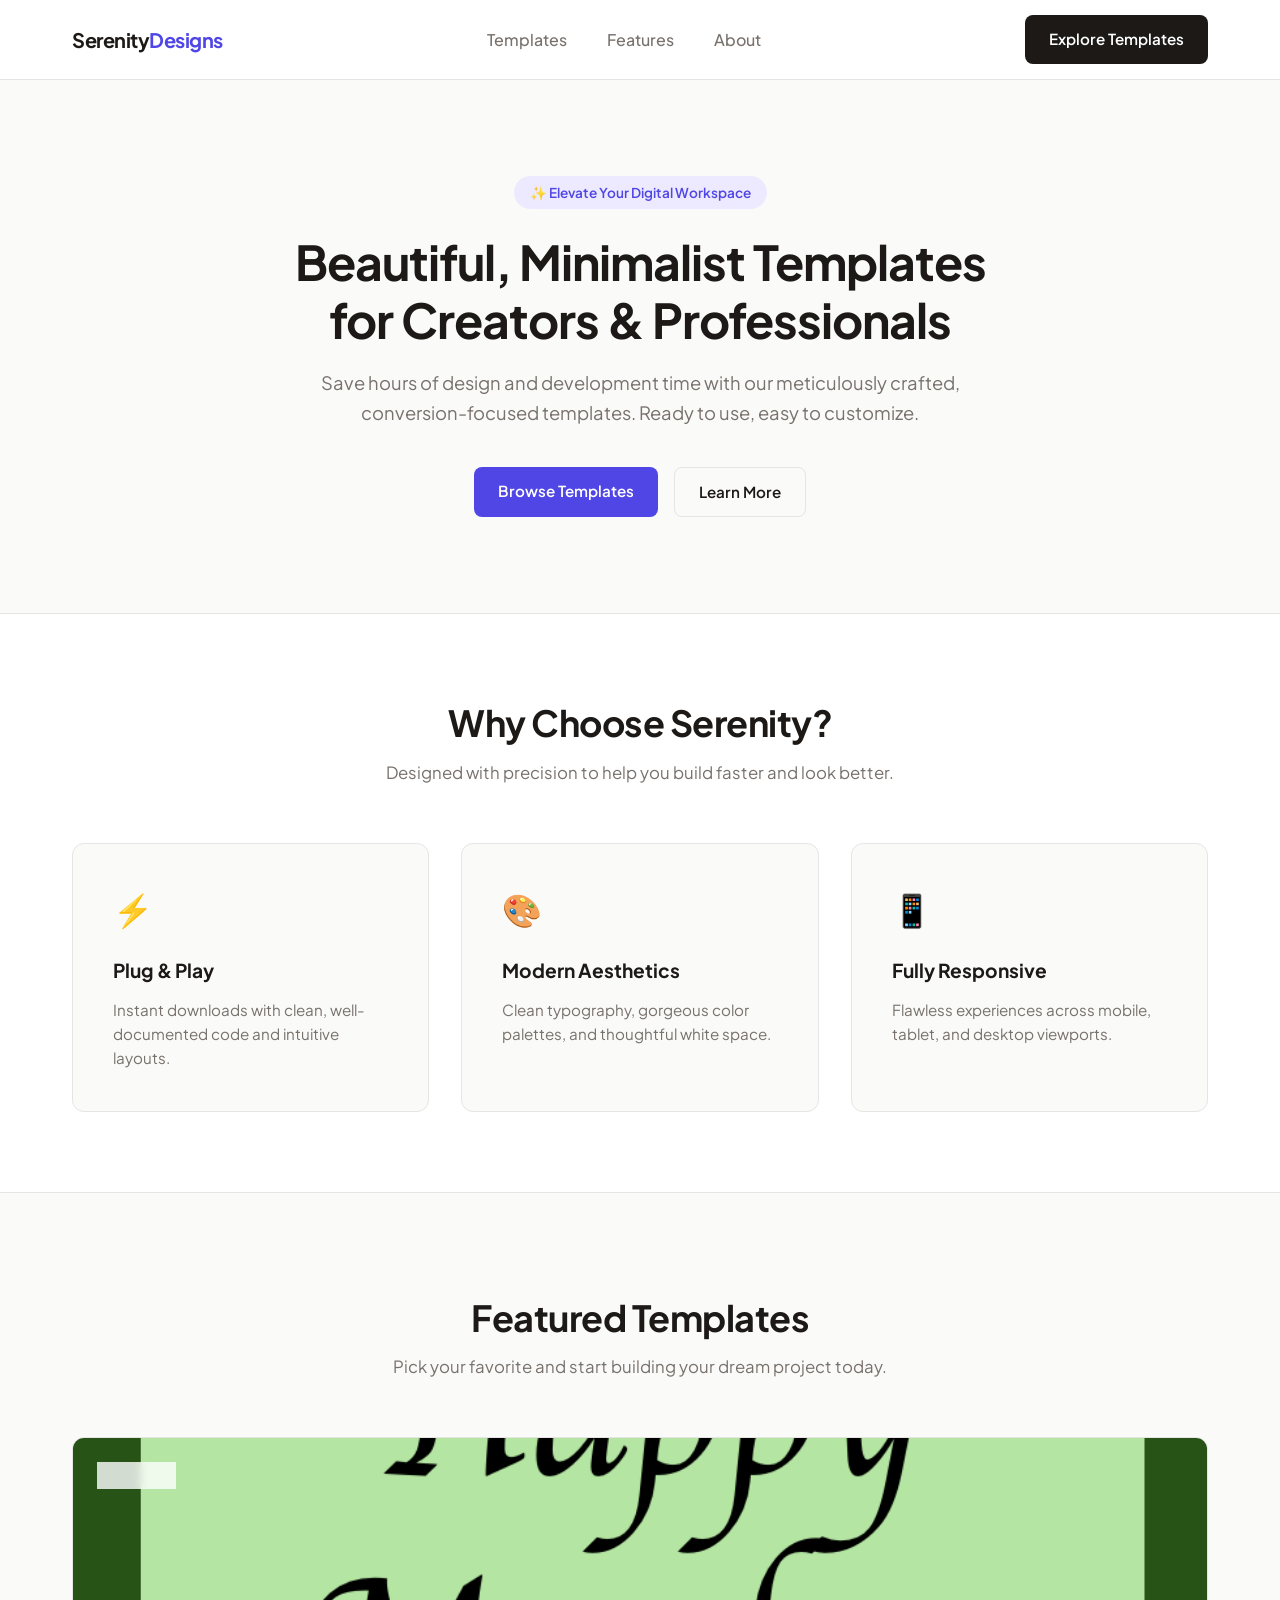
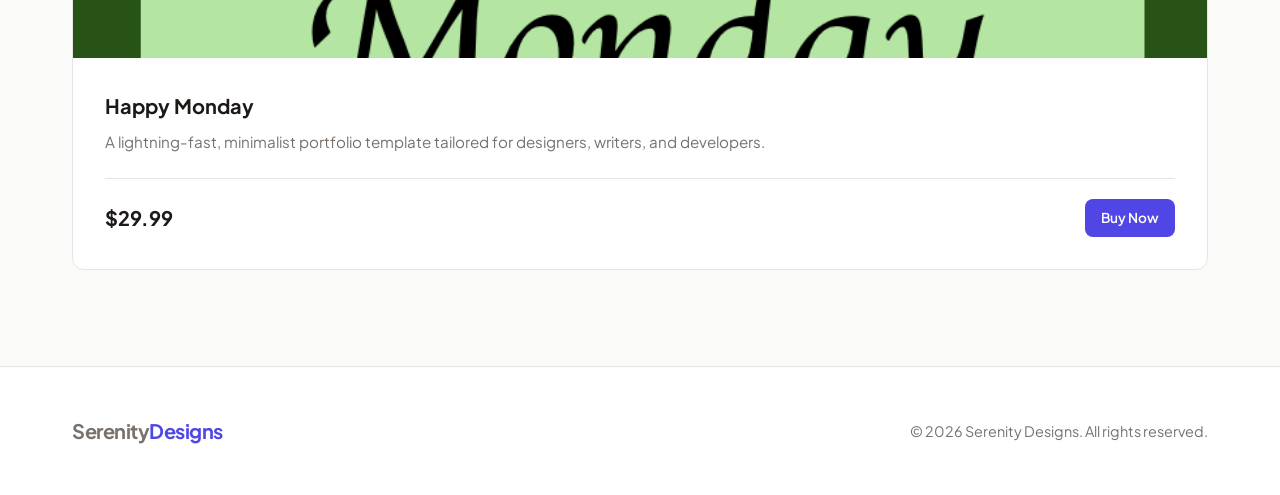
==== index.html @ 25191cdc "Update index.html" ====
<!DOCTYPE html>
<html lang="en">
<head>
    <meta charset="UTF-8">
    <meta name="viewport" content="width=device-width, initial-scale=1.0">
    <title>Serenity Designs — Premium Digital Templates</title>
    <link rel="stylesheet" href="style.css">
    <!-- Google Fonts -->
    <link rel="preconnect" href="https://fonts.googleapis.com">
    <link rel="preconnect" href="https://fonts.gstatic.com" crossorigin>
    <link href="https://fonts.googleapis.com/css2?family=Plus+Jakarta+Sans:wght@400;500;600;700&display=swap" rel="stylesheet">
</head>
<body>

    <!-- Header / Navbar -->
    <header class="navbar">
        <div class="container nav-container">
            <a href="#" class="logo">Serenity<span>Designs</span></a>
            <nav class="nav-links">
                <a href="#templates">Templates</a>
                <a href="#features">Features</a>
                <a href="#about">About</a>
            </nav>
            <a href="#templates" class="btn btn-secondary">Explore Templates</a>
        </div>
    </header>

    <!-- Hero Section -->
    <section class="hero">
        <div class="container hero-container">
            <span class="badge">✨ Elevate Your Digital Workspace</span>
            <h1>Beautiful, Minimalist Templates for Creators & Professionals</h1>
            <p>Save hours of design and development time with our meticulously crafted, conversion-focused templates. Ready to use, easy to customize.</p>
            <div class="hero-cta">
                <a href="#templates" class="btn btn-primary">Browse Templates</a>
                <a href="#features" class="btn btn-outline">Learn More</a>
            </div>
        </div>
    </section>

    <!-- Features Section -->
    <section id="features" class="features">
        <div class="container">
            <div class="section-title">
                <h2>Why Choose Serenity?</h2>
                <p>Designed with precision to help you build faster and look better.</p>
            </div>
            <div class="features-grid">
                <div class="feature-card">
                    <div class="feature-icon">⚡</div>
                    <h3>Plug & Play</h3>
                    <p>Instant downloads with clean, well-documented code and intuitive layouts.</p>
                </div>
                <div class="feature-card">
                    <div class="feature-icon">🎨</div>
                    <h3>Modern Aesthetics</h3>
                    <p>Clean typography, gorgeous color palettes, and thoughtful white space.</p>
                </div>
                <div class="feature-card">
                    <div class="feature-icon">📱</div>
                    <h3>Fully Responsive</h3>
                    <p>Flawless experiences across mobile, tablet, and desktop viewports.</p>
                </div>
            </div>
        </div>
    </section>

    <!-- Templates Section -->
    <section id="templates" class="templates">
        <div class="container">
            <div class="section-title">
                <h2>Featured Templates</h2>
                <p>Pick your favorite and start building your dream project today.</p>
            </div>
            <div class="template-grid">
                <!-- Template 1 -->
                <div class="template-card">
                    <div class="template-img">
                        <img src="happy-monday.png" alt="Happy Monday Template">
                        <span class="tag">Weekday</span>
                    </div>
                    <div class="template-content">
                        <h3>Happy Monday</h3>
                        <p>A lightning-fast, minimalist portfolio template tailored for designers, writers, and developers.</p>
                        <div class="template-footer">
                            <span class="price">$29.99</span>
                            <a href="http://akserenitydesigns.com/collection.html#/p/sku-1001" class="btn btn-primary btn-sm">Buy Now</a>
                        </div>
                    </div>
                </div>
            </div>
        </div>
    </section>

    <!-- Footer -->
    <footer class="footer">
        <div class="container footer-container">
            <a href="#" class="logo">Serenity<span>Designs</span></a>
            <p>&copy; 2026 Serenity Designs. All rights reserved.</p>
        </div>
    </footer>

</body>
</html>
---- style.css ----
/* CSS Reset & Variables */
* {
    margin: 0;
    padding: 0;
    box-sizing: border-box;
}

:root {
    --primary: #4f46e5;
    --primary-hover: #4338ca;
    --bg-color: #fafaf9;
    --card-bg: #ffffff;
    --text-main: #1c1917;
    --text-muted: #78716c;
    --border-color: #e7e5e4;
    --font-family: 'Plus Jakarta Sans', sans-serif;
    --transition: all 0.3s ease;
}

body {
    font-family: var(--font-family);
    background-color: var(--bg-color);
    color: var(--text-main);
    line-height: 1.6;
}

/* Utilities */
.container {
    width: 100%;
    max-width: 1200px;
    margin: 0 auto;
    padding: 0 2rem;
}

a {
    text-decoration: none;
    color: inherit;
}

ul {
    list-style: none;
}

/* Buttons */
.btn {
    display: inline-block;
    padding: 0.75rem 1.5rem;
    font-weight: 600;
    border-radius: 8px;
    transition: var(--transition);
    cursor: pointer;
    font-size: 0.95rem;
}

.btn-primary {
    background-color: var(--primary);
    color: #ffffff;
}

.btn-primary:hover {
    background-color: var(--primary-hover);
}

.btn-secondary {
    background-color: var(--text-main);
    color: #ffffff;
}

.btn-secondary:hover {
    background-color: var(--text-muted);
}

.btn-outline {
    border: 1px solid var(--border-color);
    color: var(--text-main);
}

.btn-outline:hover {
    border-color: var(--text-main);
    background-color: var(--card-bg);
}

.btn-sm {
    padding: 0.5rem 1rem;
    font-size: 0.85rem;
}

/* Navbar */
.navbar {
    height: 80px;
    display: flex;
    align-items: center;
    border-bottom: 1px solid var(--border-color);
    background-color: var(--card-bg);
    position: sticky;
    top: 0;
    z-index: 100;
}

.nav-container {
    display: flex;
    justify-content: space-between;
    align-items: center;
}

.logo {
    font-weight: 700;
    font-size: 1.25rem;
    letter-spacing: -0.5px;
}

.logo span {
    color: var(--primary);
}

.nav-links {
    display: flex;
    gap: 2.5rem;
    font-weight: 500;
    color: var(--text-muted);
}

.nav-links a:hover {
    color: var(--text-main);
}

/* Hero Section */
.hero {
    padding: 6rem 0;
    text-align: center;
}

.hero-container {
    max-width: 800px;
}

.badge {
    display: inline-block;
    padding: 0.35rem 1rem;
    background-color: #ede9fe;
    color: var(--primary);
    border-radius: 50px;
    font-size: 0.85rem;
    font-weight: 600;
    margin-bottom: 1.5rem;
}

.hero h1 {
    font-size: 3rem;
    font-weight: 700;
    letter-spacing: -1px;
    line-height: 1.2;
    margin-bottom: 1.25rem;
}

.hero p {
    font-size: 1.15rem;
    color: var(--text-muted);
    margin-bottom: 2.5rem;
}

.hero-cta {
    display: flex;
    gap: 1rem;
    justify-content: center;
}

/* Features Section */
.features {
    padding: 5rem 0;
    background-color: var(--card-bg);
    border-top: 1px solid var(--border-color);
    border-bottom: 1px solid var(--border-color);
}

.section-title {
    text-align: center;
    margin-bottom: 3.5rem;
}

.section-title h2 {
    font-size: 2.25rem;
    font-weight: 700;
    margin-bottom: 0.5rem;
    letter-spacing: -0.5px;
}

.section-title p {
    color: var(--text-muted);
    font-size: 1.05rem;
}

.features-grid {
    display: grid;
    grid-template-columns: repeat(auto-fit, minmax(300px, 1fr));
    gap: 2rem;
}

.feature-card {
    padding: 2.5rem;
    border: 1px solid var(--border-color);
    border-radius: 12px;
    background-color: var(--bg-color);
    transition: var(--transition);
}

.feature-card:hover {
    transform: translateY(-5px);
    box-shadow: 0 10px 25px rgba(0, 0, 0, 0.03);
}

.feature-icon {
    font-size: 2rem;
    margin-bottom: 1.25rem;
}

.feature-card h3 {
    font-size: 1.2rem;
    margin-bottom: 0.75rem;
}

.feature-card p {
    color: var(--text-muted);
    font-size: 0.95rem;
}

/* Templates Section */
.templates {
    padding: 6rem 0;
}

.template-grid {
    display: grid;
    grid-template-columns: repeat(auto-fit, minmax(350px, 1fr));
    gap: 2.5rem;
}

.template-card {
    background-color: var(--card-bg);
    border: 1px solid var(--border-color);
    border-radius: 12px;
    overflow: hidden;
    /* Hover transform/shadow removed completely */
}

.template-img {
    height: 220px;
    width: 100%;
    position: relative;
    padding: 1.5rem;
    display: flex;
    align-items: flex-start;
    overflow: hidden;
}

.template-img img {
    width: 100%;
    height: 100%;
    object-fit: cover;
    position: absolute;
    top: 0;
    left: 0;
}

/* Ensure the tag floats nicely on top of the image */
.template-img .tag {
    position: relative;
    z-index: 2;
}

/* Aesthetic gradients for mock templates */
.bg-gradient-1 { background: linear-gradient(135deg, #e0e7ff 0%, #c7d2fe 100%); }
.bg-gradient-2 { background: linear-gradient(135deg, #fce7f3 0%, #fbcfe8 100%); }
.bg-gradient-3 { background: linear-gradient(135deg, #dcfce7 0%, #bbf7d0 100%); }

.tag {
    background-color: rgba(255, 255, 255, 0.8);
    backdrop-filter: blur(4px);
    padding: 0.25rem 0.75rem;
    font-size: 0.75rem;
    font-weight: 600;
    border-radius: 50px;
    color: var(--text-main);
}

.template-content {
    padding: 2rem;
}

.template-content h3 {
    font-size: 1.25rem;
    margin-bottom: 0.5rem;
}

.template-content p {
    color: var(--text-muted);
    font-size: 0.95rem;
    margin-bottom: 1.5rem;
}

.template-footer {
    display: flex;
    justify-content: space-between;
    align-items: center;
    border-top: 1px solid var(--border-color);
    padding-top: 1.25rem;
}

.price {
    font-size: 1.25rem;
    font-weight: 700;
}

/* Footer */
.footer {
    background-color: var(--card-bg);
    border-top: 1px solid var(--border-color);
    padding: 3rem 0;
}

.footer-container {
    display: flex;
    justify-content: space-between;
    align-items: center;
    color: var(--text-muted);
    font-size: 0.9rem;
}

.social-links {
    display: flex;
    gap: 1.5rem;
}

.social-links a:hover {
    color: var(--text-main);
}

/* Responsive design */
@media (max-width: 768px) {
    .nav-links {
        display: none;
    }
    .hero h1 {
        font-size: 2.25rem;
    }
    .footer-container {
        flex-direction: column;
        gap: 1.5rem;
        text-align: center;
    }
}
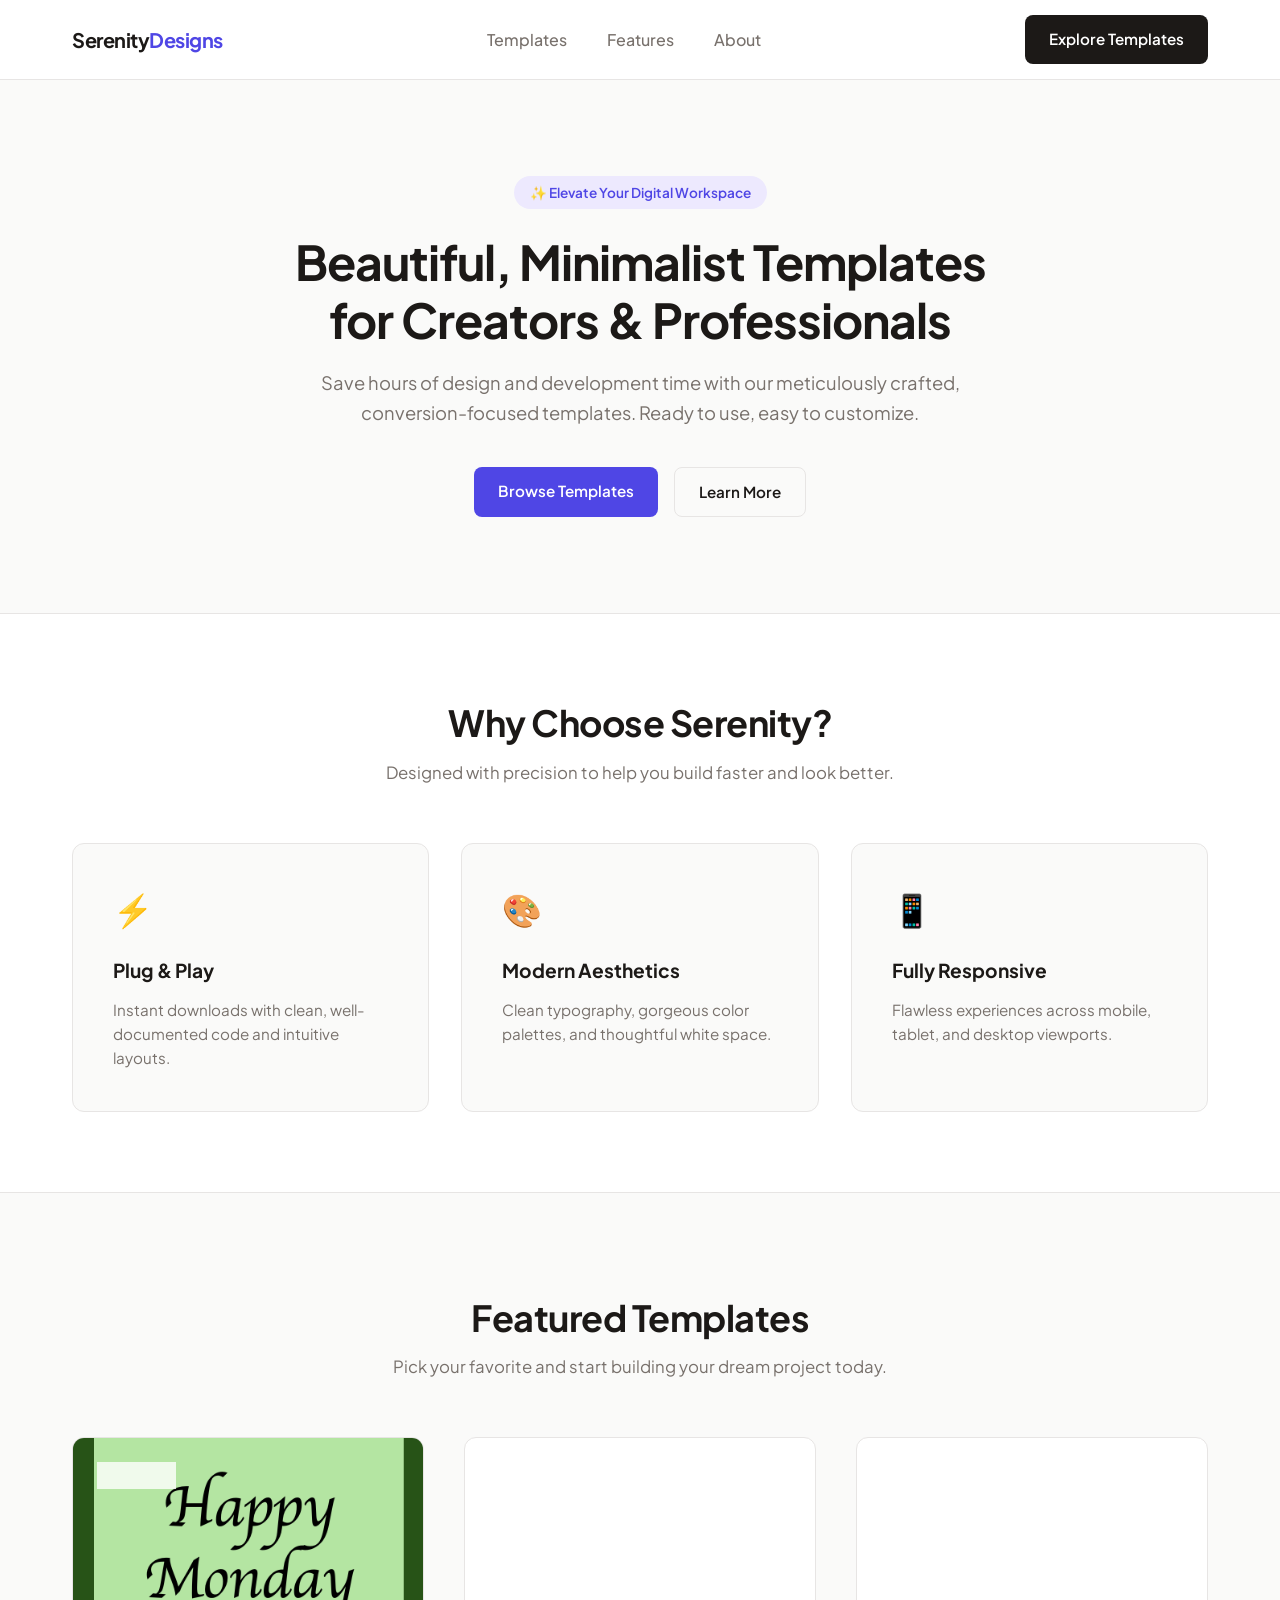
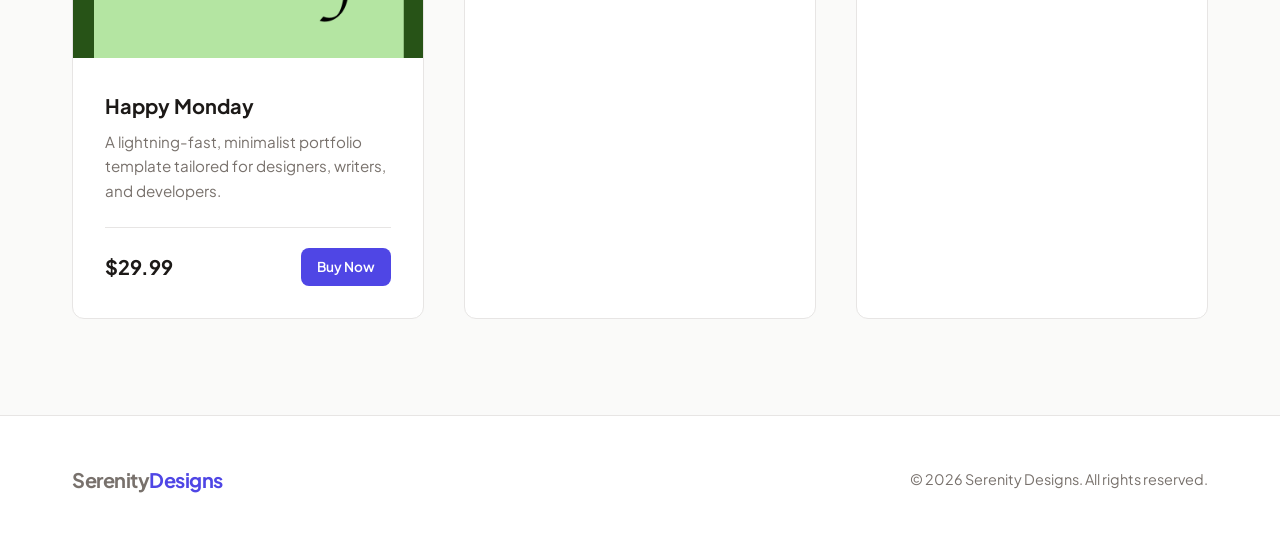
==== commit 73ea488b: "Add placeholders for Template 2 and Template 3" ====
--- a/index.html
+++ b/index.html
@@ -88,6 +88,16 @@
                         </div>
                     </div>
                 </div>
+
+                 <!-- Template 2 -->
+                <div class="template-card">
+                    
+                </div>
+
+                 <!-- Template 3 -->
+                <div class="template-card">
+                    
+                </div>
             </div>
         </div>
     </section>
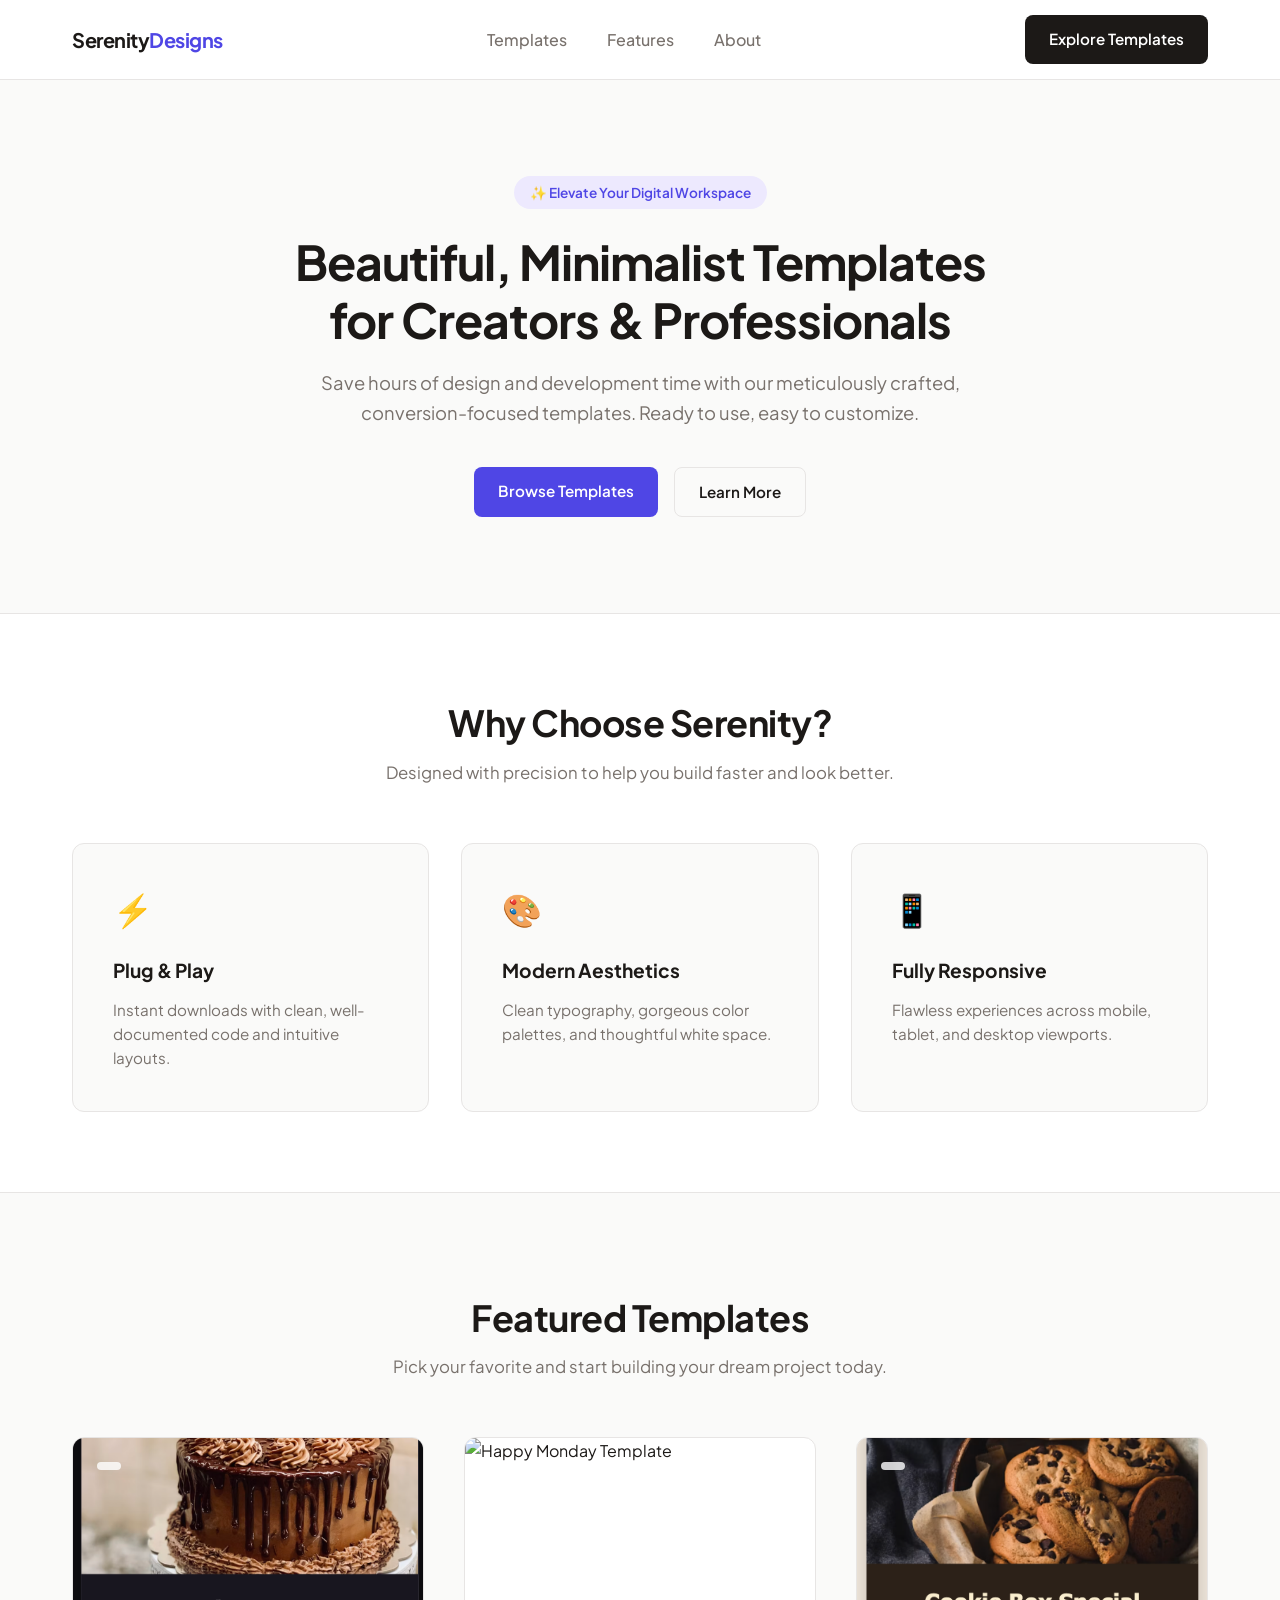
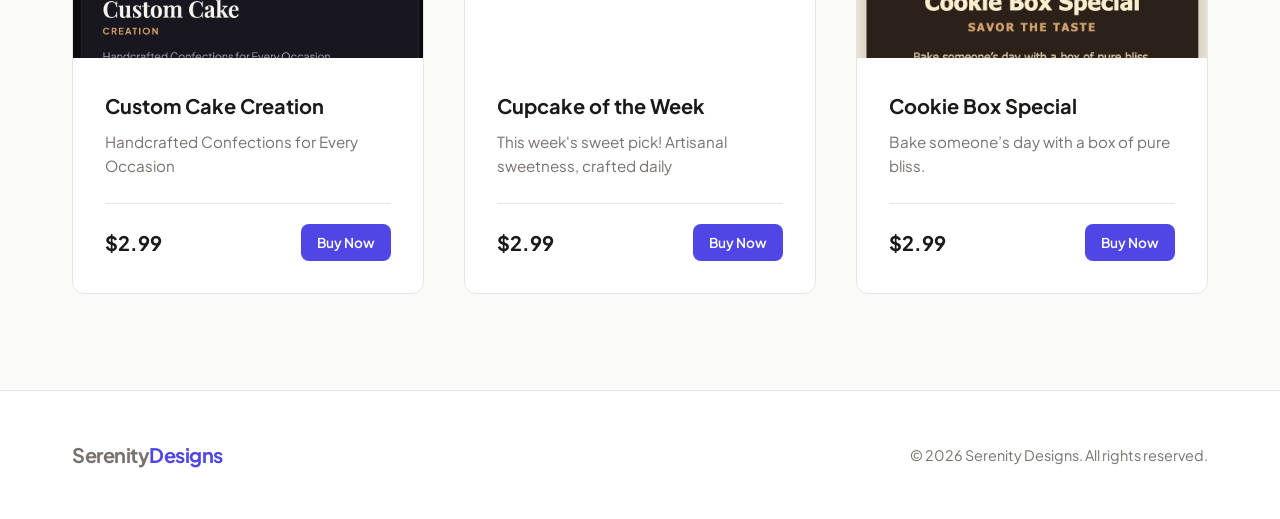
==== commit c39bd465: "Update index.html" ====
--- a/index.html
+++ b/index.html
@@ -9,6 +9,28 @@
     <link rel="preconnect" href="https://fonts.googleapis.com">
     <link rel="preconnect" href="https://fonts.gstatic.com" crossorigin>
     <link href="https://fonts.googleapis.com/css2?family=Plus+Jakarta+Sans:wght@400;500;600;700&display=swap" rel="stylesheet">
+
+    <script type="application/ld+json">
+{
+  "@context": "https://schema.org/",
+  "@type": "Product",
+  "name": "Happy Monday",
+  "image": "https://akserenitydesigns.com",
+  "description": "A lightning-fast, minimalist template tailored for designers, writers, and developers.",
+  "brand": {
+    "@type": "Brand",
+    "name": "Serenity Designs"
+  },
+  "offers": {
+    "@type": "Offer",
+    "url": "https://akserenitydesigns.com/collections.html/p/sku-1001",
+    "priceCurrency": "USD",
+    "price": "29.99",
+    "availability": "https://schema.org/InStock",
+    "itemCondition": "https://schema.org/NewCondition"
+  }
+}
+</script>
 </head>
 <body>
 
@@ -76,28 +98,51 @@
                 <!-- Template 1 -->
                 <div class="template-card">
                     <div class="template-img">
-                        <img src="happy-monday.png" alt="Happy Monday Template">
-                        <span class="tag">Weekday</span>
+                        <img src="custom-cake-creation.png" alt="Happy Monday Template">
+                        <span class="tag"></span>
                     </div>
                     <div class="template-content">
-                        <h3>Happy Monday</h3>
-                        <p>A lightning-fast, minimalist portfolio template tailored for designers, writers, and developers.</p>
+                        <h3>Custom Cake Creation</h3>
+                        <p>Handcrafted Confections for Every Occasion</p>
                         <div class="template-footer">
-                            <span class="price">$29.99</span>
+                            <span class="price">$2.99</span>
                             <a href="http://akserenitydesigns.com/collection.html#/p/sku-1001" class="btn btn-primary btn-sm">Buy Now</a>
                         </div>
                     </div>
                 </div>
 
                  <!-- Template 2 -->
-                <div class="template-card">
-                    
+                 <div class="template-card">
+                    <div class="template-img">
+                        <img src="cupcake-of-the-week.png" alt="Happy Monday Template">
+                        <span class="tag"></span>
+                    </div>
+                    <div class="template-content">
+                        <h3>Cupcake of the Week</h3>
+                        <p>This week's sweet pick! Artisanal sweetness, crafted daily</p>
+                        <div class="template-footer">
+                            <span class="price">$2.99</span>
+                            <a href="http://akserenitydesigns.com/collection.html#/p/sku-1001" class="btn btn-primary btn-sm">Buy Now</a>
+                        </div>
+                    </div>
                 </div>
 
                  <!-- Template 3 -->
                 <div class="template-card">
-                    
+                    <div class="template-img">
+                        <img src="cookie-box-special.png" alt="Happy Monday Template">
+                        <span class="tag"></span>
+                    </div>
+                    <div class="template-content">
+                        <h3>Cookie Box Special</h3>
+                        <p>Bake someone’s day with a box of pure bliss.</p>
+                        <div class="template-footer">
+                            <span class="price">$2.99</span>
+                            <a href="http://akserenitydesigns.com/collection.html#/p/sku-1001" class="btn btn-primary btn-sm">Buy Now</a>
+                        </div>
+                    </div>
                 </div>
+                
             </div>
         </div>
     </section>
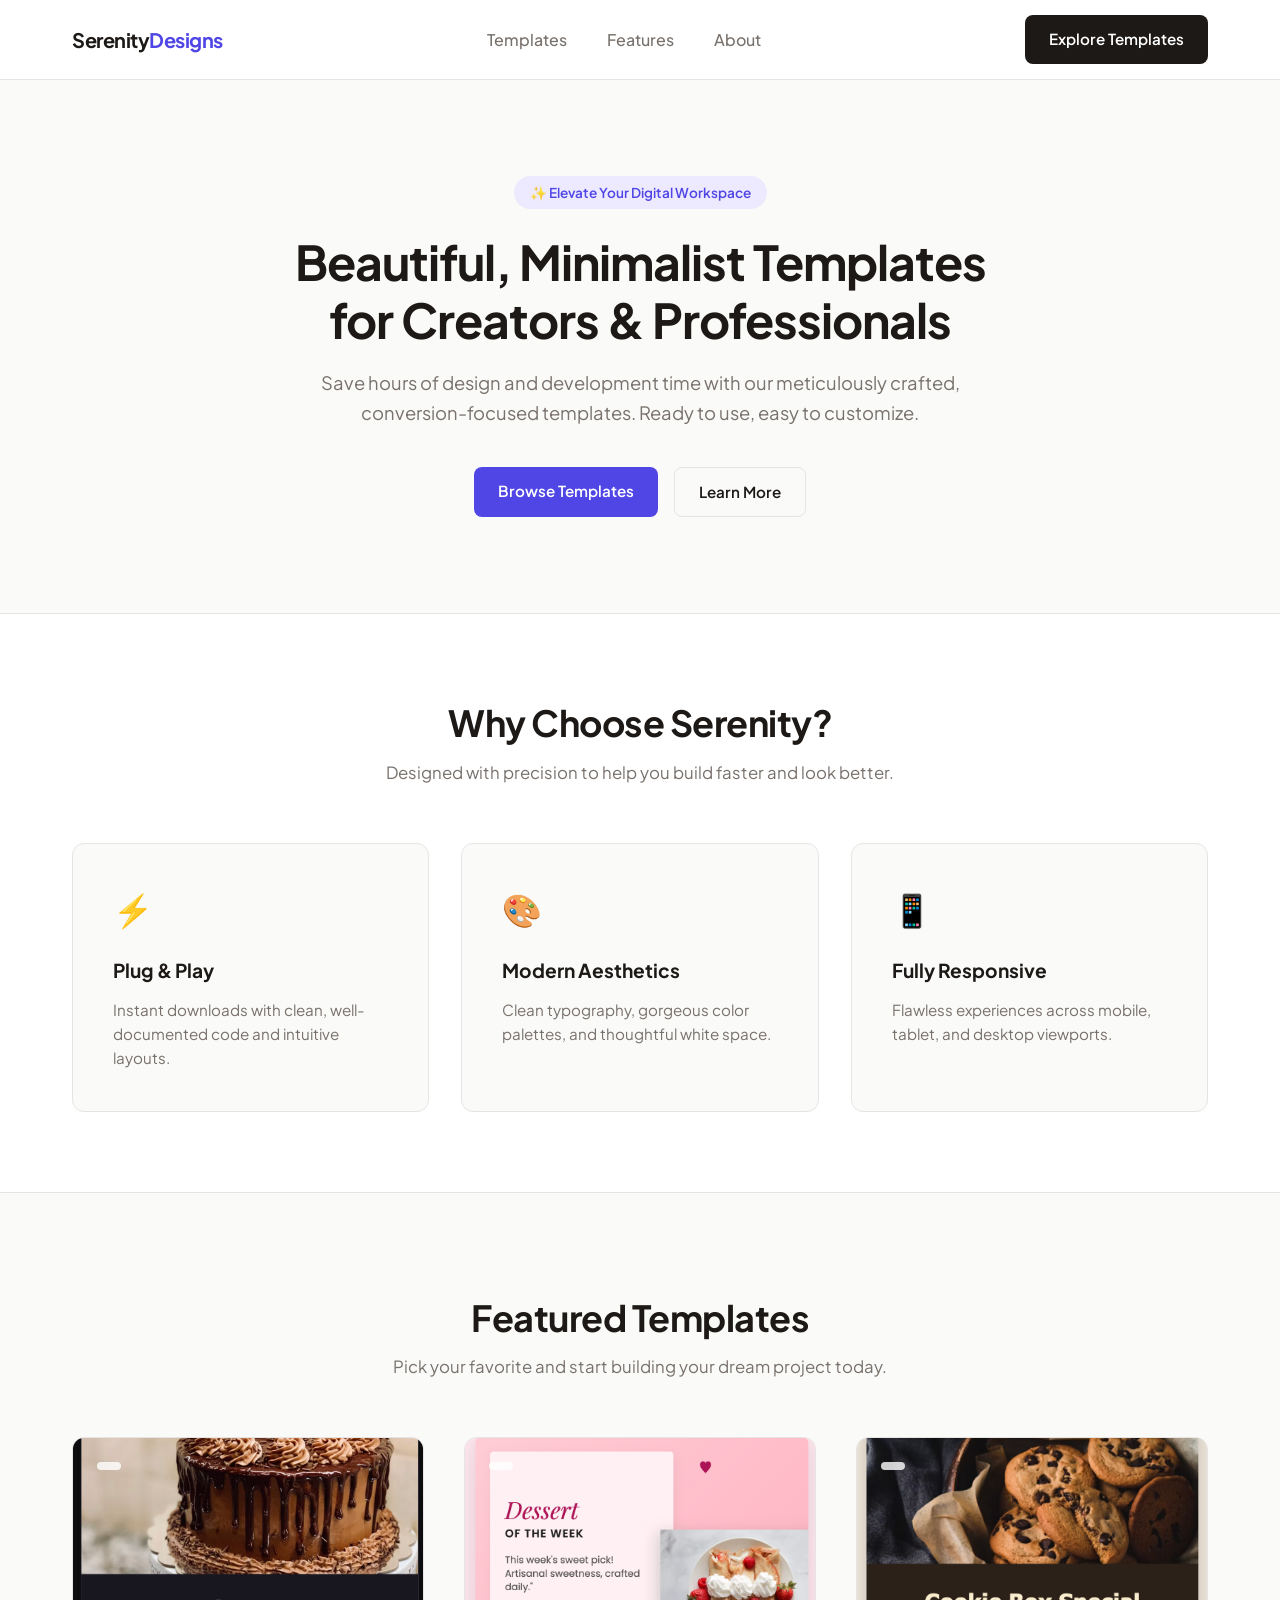
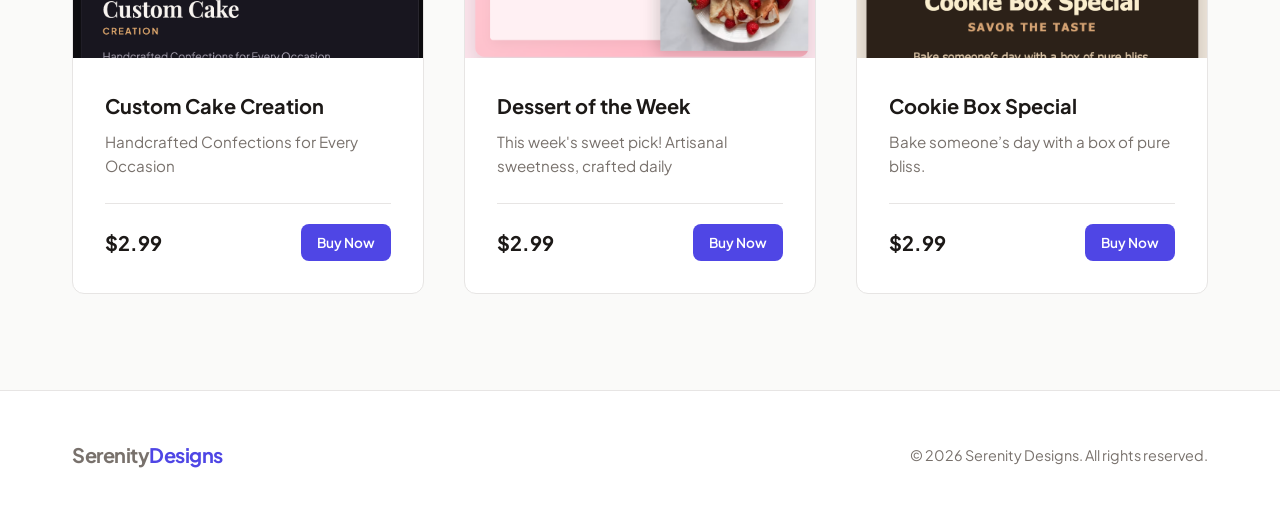
==== commit a88046aa: "Update dessert images and links in index.html" ====
--- a/index.html
+++ b/index.html
@@ -114,15 +114,15 @@
                  <!-- Template 2 -->
                  <div class="template-card">
                     <div class="template-img">
-                        <img src="cupcake-of-the-week.png" alt="Happy Monday Template">
+                        <img src="dessert-of-the-week.png" alt="Happy Monday Template">
                         <span class="tag"></span>
                     </div>
                     <div class="template-content">
-                        <h3>Cupcake of the Week</h3>
+                        <h3>Dessert of the Week</h3>
                         <p>This week's sweet pick! Artisanal sweetness, crafted daily</p>
                         <div class="template-footer">
                             <span class="price">$2.99</span>
-                            <a href="http://akserenitydesigns.com/collection.html#/p/sku-1001" class="btn btn-primary btn-sm">Buy Now</a>
+                            <a href="http://akserenitydesigns.com/collection.html#/p/sku-1002" class="btn btn-primary btn-sm">Buy Now</a>
                         </div>
                     </div>
                 </div>
@@ -138,7 +138,7 @@
                         <p>Bake someone’s day with a box of pure bliss.</p>
                         <div class="template-footer">
                             <span class="price">$2.99</span>
-                            <a href="http://akserenitydesigns.com/collection.html#/p/sku-1001" class="btn btn-primary btn-sm">Buy Now</a>
+                            <a href="http://akserenitydesigns.com/collection.html#/p/sku-1003" class="btn btn-primary btn-sm">Buy Now</a>
                         </div>
                     </div>
                 </div>
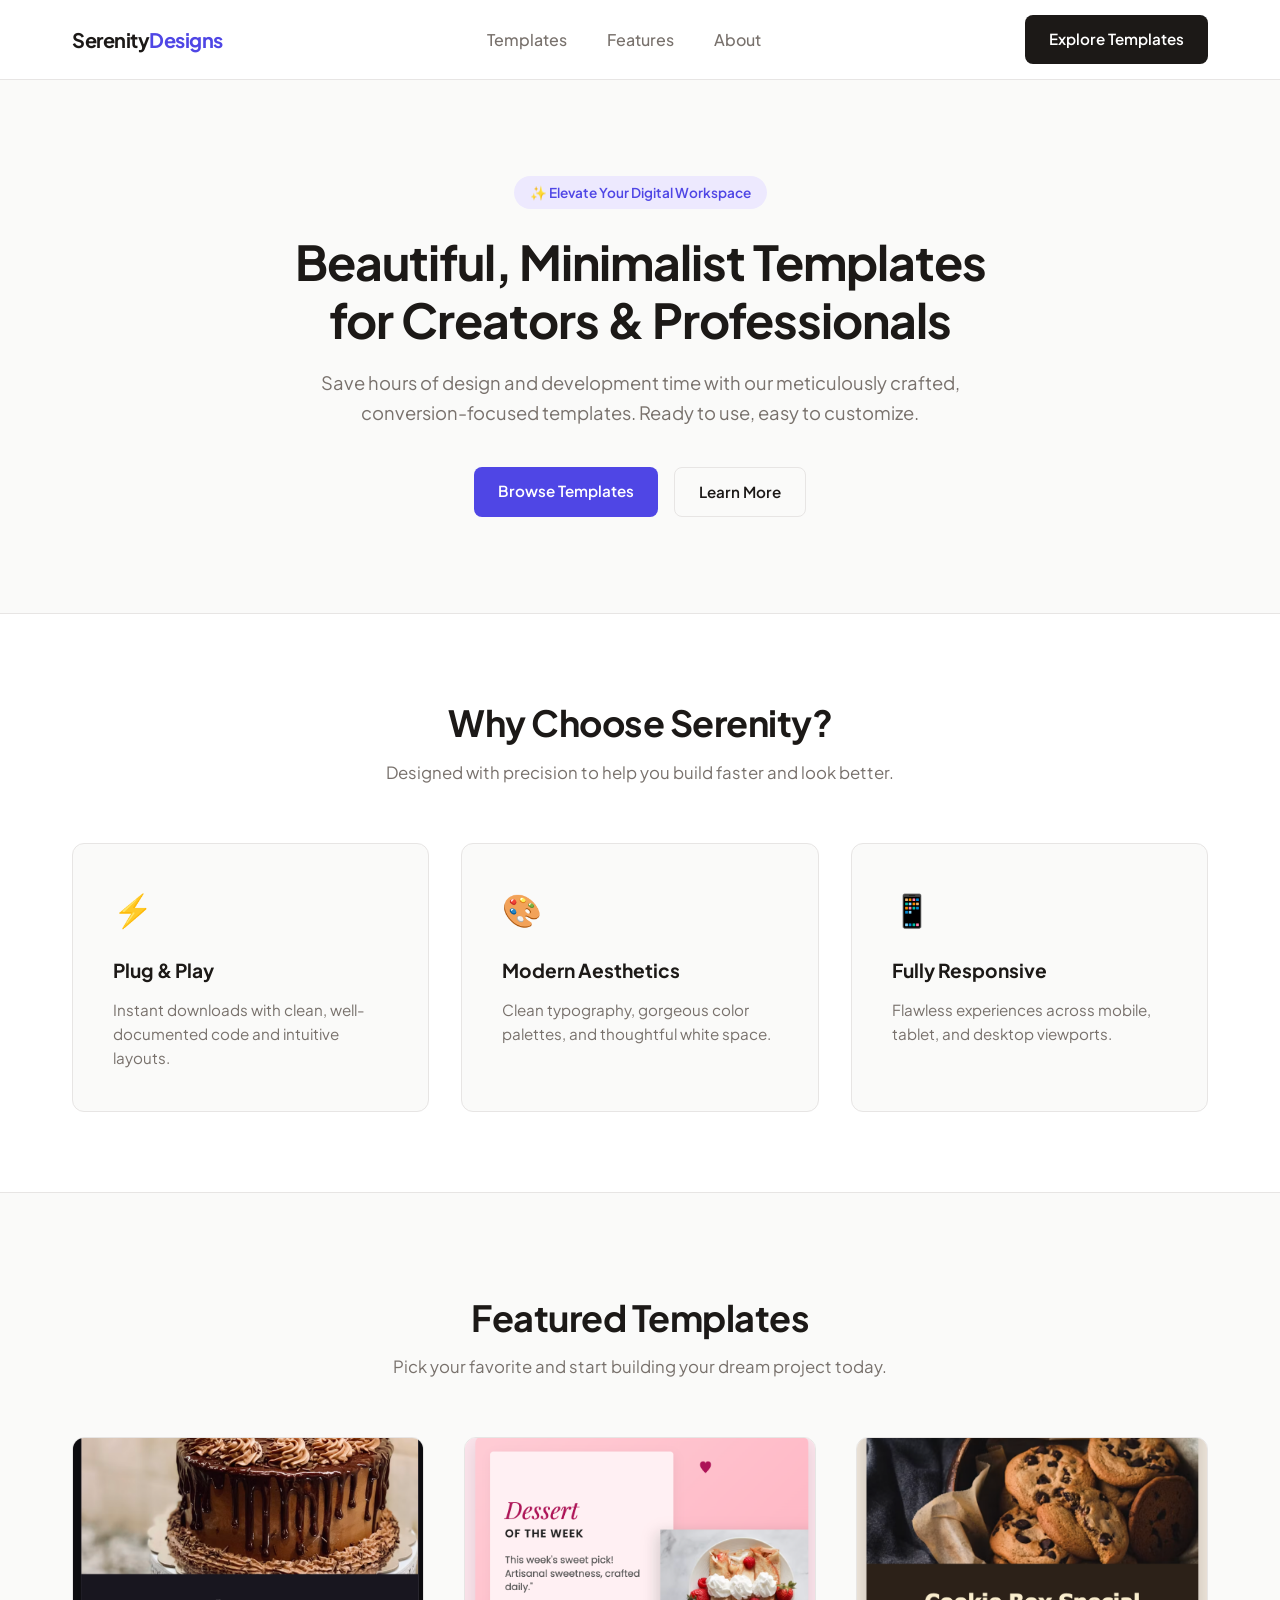
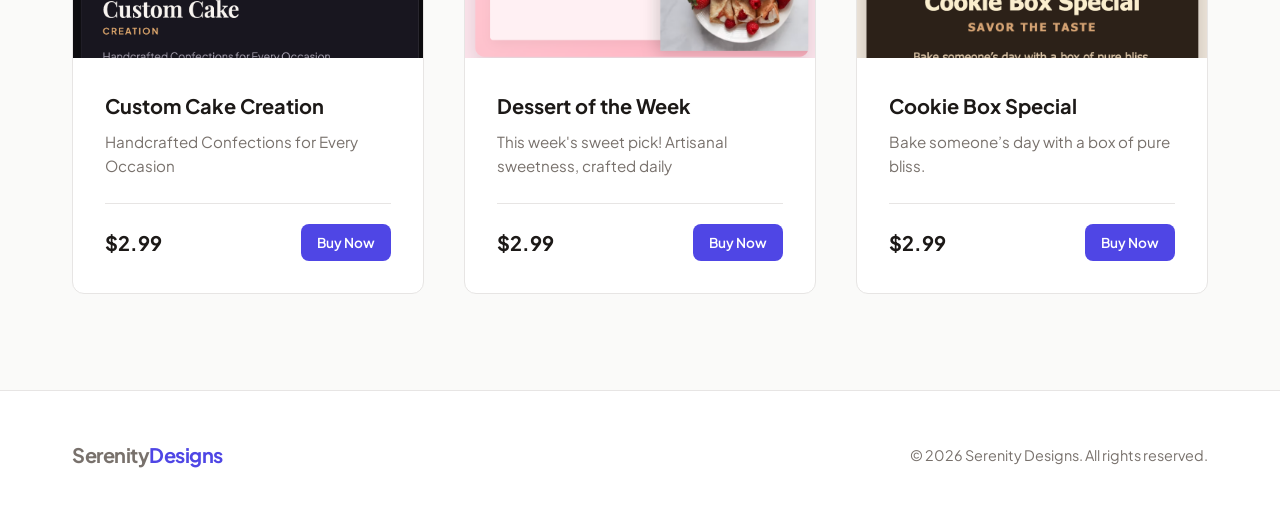
==== commit a406f977: "Comment out empty span tags in template cards Commented out the empty span tags in multiple template" ====
--- a/index.html
+++ b/index.html
@@ -99,7 +99,7 @@
                 <div class="template-card">
                     <div class="template-img">
                         <img src="custom-cake-creation.png" alt="Happy Monday Template">
-                        <span class="tag"></span>
+                        <!-- <span class="tag"></span> -->
                     </div>
                     <div class="template-content">
                         <h3>Custom Cake Creation</h3>
@@ -115,7 +115,7 @@
                  <div class="template-card">
                     <div class="template-img">
                         <img src="dessert-of-the-week.png" alt="Happy Monday Template">
-                        <span class="tag"></span>
+                        <!-- <span class="tag"></span> -->
                     </div>
                     <div class="template-content">
                         <h3>Dessert of the Week</h3>
@@ -131,7 +131,7 @@
                 <div class="template-card">
                     <div class="template-img">
                         <img src="cookie-box-special.png" alt="Happy Monday Template">
-                        <span class="tag"></span>
+                        <!-- <span class="tag"></span> -->
                     </div>
                     <div class="template-content">
                         <h3>Cookie Box Special</h3>
